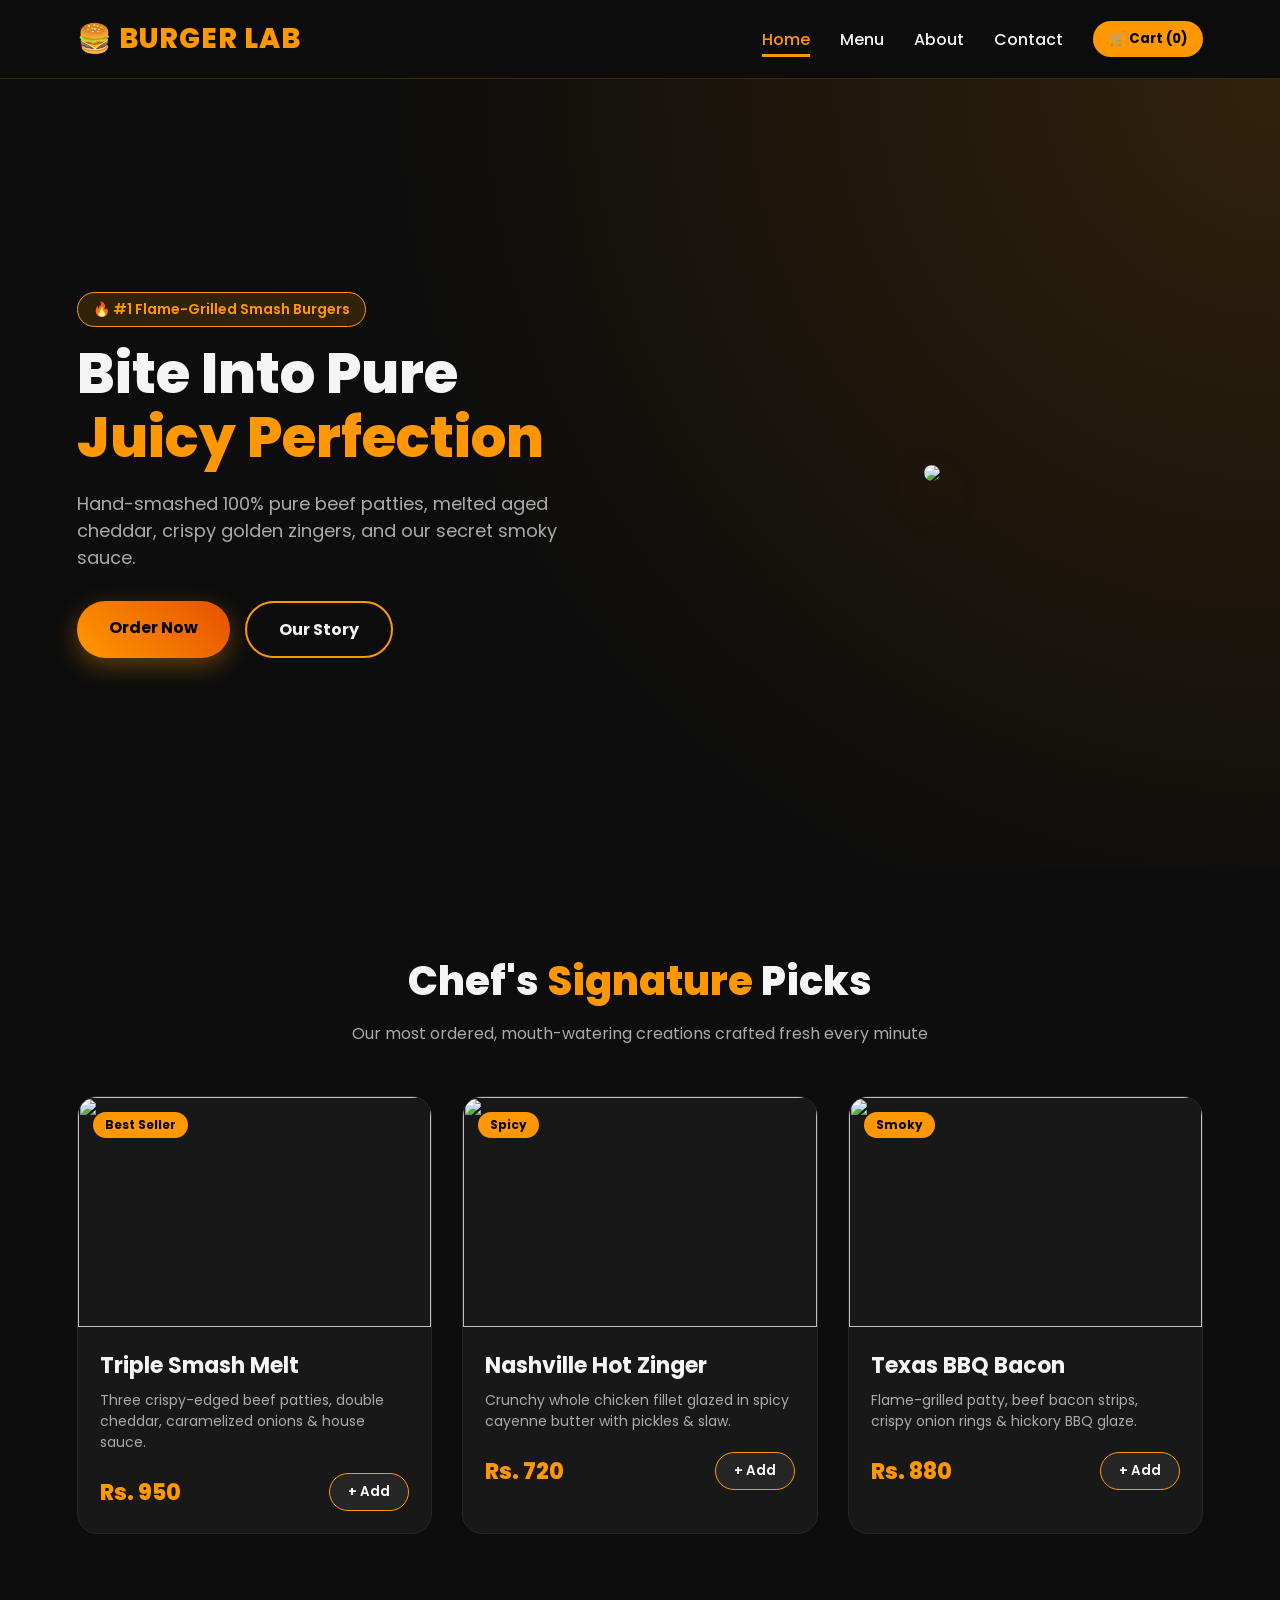
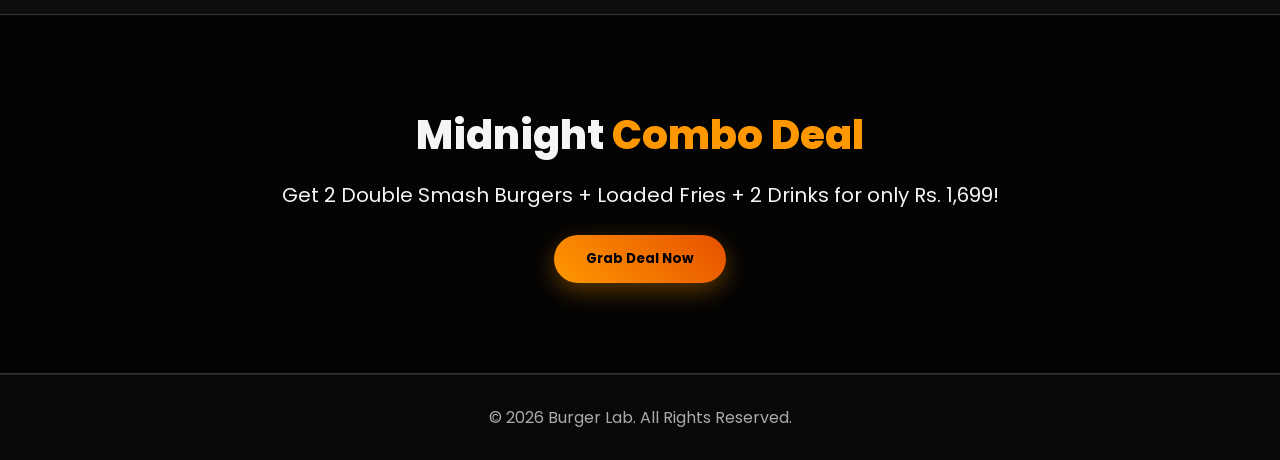
==== index.html @ 0683363f "My Website" ====
<!DOCTYPE html>
<html>
<head>
    <meta charset="UTF-8">
    <meta name="viewport" content="width=device-width, initial-scale=1.0">
    <title>Home</title>
    <link rel="stylesheet" href="style.css">
</head>
<body>

    <header>
        <a href="index.html" class="logo">🍔 BURGER LAB</a>
        <nav>
            <ul>
                <li><a href="index.html" class="active">Home</a></li>
                <li><a href="menu.html">Menu</a></li>
                <li><a href="about.html">About</a></li>
                <li><a href="contact.html">Contact</a></li>
                <li><button class="cart-btn" onclick="toggleCart()">🛒 Cart (<span id="cart-count">0</span>)</button></li>
            </ul>
        </nav>
    </header>

    <div class="hero">
        <div class="hero-text">
            <div class="badge">🔥 #1 Flame-Grilled Smash Burgers</div>
            <div class="hero-title">Bite Into Pure <span>Juicy Perfection</span></div>
            <p>Hand-smashed 100% pure beef patties, melted aged cheddar, crispy golden zingers, and our secret smoky sauce.</p>
            <div class="btn-group">
                <a href="menu.html" class="btn">Order Now</a>
                <a href="about.html" class="btn btn-outline">Our Story</a>
            </div>
        </div>
        <div class="hero-img">
            <img src="https://images.unsplash.com/photo-1568901346375-23c9450c58cd?w=800">
        </div>
    </div>

    <div class="container reveal">
        <div class="section-heading">Chef's <span>Signature</span> Picks</div>
        <p class="section-sub">Our most ordered, mouth-watering creations crafted fresh every minute</p>

        <div class="grid">
            <div class="card">
                <div class="card-img-box">
                    <span class="tag">Best Seller</span>
                    <img src="https://images.unsplash.com/photo-1568901346375-23c9450c58cd?w=600">
                </div>
                <div class="card-body">
                    <div class="card-title">Triple Smash Melt</div>
                    <p class="card-desc">Three crispy-edged beef patties, double cheddar, caramelized onions & house sauce.</p>
                    <div class="card-footer">
                        <span class="price">Rs. 950</span>
                        <button class="add-btn" onclick="addToCart('Triple Smash Melt', 950)">+ Add</button>
                    </div>
                </div>
            </div>

            <div class="card">
                <div class="card-img-box">
                    <span class="tag">Spicy</span>
                    <img src="https://images.unsplash.com/photo-1615297928064-24977384d0da?w=600">
                </div>
                <div class="card-body">
                    <div class="card-title">Nashville Hot Zinger</div>
                    <p class="card-desc">Crunchy whole chicken fillet glazed in spicy cayenne butter with pickles & slaw.</p>
                    <div class="card-footer">
                        <span class="price">Rs. 720</span>
                        <button class="add-btn" onclick="addToCart('Nashville Hot Zinger', 720)">+ Add</button>
                    </div>
                </div>
            </div>

            <div class="card">
                <div class="card-img-box">
                    <span class="tag">Smoky</span>
                    <img src="https://images.unsplash.com/photo-1594212699903-ec8a3eca50f5?w=600">
                </div>
                <div class="card-body">
                    <div class="card-title">Texas BBQ Bacon</div>
                    <p class="card-desc">Flame-grilled patty, beef bacon strips, crispy onion rings & hickory BBQ glaze.</p>
                    <div class="card-footer">
                        <span class="price">Rs. 880</span>
                        <button class="add-btn" onclick="addToCart('Texas BBQ Bacon', 880)">+ Add</button>
                    </div>
                </div>
            </div>
        </div>
    </div>

    <div class="promo-banner reveal">
        <div class="section-heading">Midnight <span>Combo Deal</span></div>
        <p style="font-size: 20px; margin: 15px 0 25px;">Get 2 Double Smash Burgers + Loaded Fries + 2 Drinks for only Rs. 1,699!</p>
        <button class="btn" onclick="addToCart('Midnight Combo Deal', 1699)">Grab Deal Now</button>
    </div>

    <div class="cart-modal" id="cart-modal">
        <div>
            <div class="cart-header">
                <h3>Your Order</h3>
                <button class="close-cart" onclick="toggleCart()">&times;</button>
            </div>
            <div class="cart-items" id="cart-items"></div>
        </div>
        <div>
            <div style="display:flex; justify-content:space-between; font-size:20px; font-weight:bold; margin-bottom:15px;">
                <span>Total:</span>
                <span id="cart-total" style="color:#ff9800;">Rs. 0</span>
            </div>
            <button class="btn" style="width:100%;" onclick="checkoutOrder()">Confirm Order</button>
        </div>
    </div>

    <footer>
        <p>&copy; 2026 Burger Lab. All Rights Reserved.</p>
    </footer>

    <script src="script.js"></script>
</body>
</html>
---- style.css ----
@import url('https://fonts.googleapis.com/css2?family=Poppins:wght@300;400;600;700;800&display=swap');

* {
    margin: 0;
    padding: 0;
    box-sizing: border-box;
    font-family: 'Poppins', sans-serif;
    scroll-behavior: smooth;
}

:root {
    --primary: #ff9800;
    --primary-dark: #e65100;
    --bg-dark: #0d0d0d;
    --card-bg: #181818;
    --text-light: #f5f5f5;
    --text-muted: #aaaaaa;
}

body {
    background-color: var(--bg-dark);
    color: var(--text-light);
    overflow-x: hidden;
}

/* Navbar with Glassmorphism */
header {
    position: sticky;
    top: 0;
    z-index: 1000;
    background: rgba(13, 13, 13, 0.85);
    backdrop-filter: blur(12px);
    padding: 18px 6%;
    display: flex;
    justify-content: space-between;
    align-items: center;
    border-bottom: 1px solid rgba(255, 152, 0, 0.2);
}

.logo {
    font-size: 28px;
    font-weight: 800;
    color: var(--primary);
    text-decoration: none;
    letter-spacing: 1px;
    display: flex;
    align-items: center;
    gap: 8px;
}

nav ul {
    list-style: none;
    display: flex;
    gap: 30px;
    align-items: center;
}

nav a {
    color: var(--text-light);
    text-decoration: none;
    font-weight: 500;
    position: relative;
    transition: 0.3s;
}

nav a::after {
    content: '';
    position: absolute;
    width: 0;
    height: 3px;
    bottom: -6px;
    left: 0;
    background-color: var(--primary);
    transition: width 0.3s ease;
}

nav a:hover::after, nav a.active::after {
    width: 100%;
}

nav a:hover, nav a.active {
    color: var(--primary);
}

.cart-btn {
    background: var(--primary);
    color: #000;
    padding: 8px 16px;
    border-radius: 30px;
    font-weight: 700;
    cursor: pointer;
    border: none;
    transition: transform 0.2s;
}

.cart-btn:hover {
    transform: scale(1.08);
}

/* Hero Section with Floating Animation */
.hero {
    min-height: 88vh;
    display: flex;
    align-items: center;
    justify-content: space-between;
    padding: 40px 6%;
    background: radial-gradient(circle at top right, rgba(255, 152, 0, 0.15), transparent 60%);
    gap: 40px;
    flex-wrap: wrap;
}

.hero-text {
    flex: 1;
    min-width: 300px;
    animation: slideLeft 1s ease forwards;
}

.badge {
    background: rgba(255, 152, 0, 0.15);
    color: var(--primary);
    padding: 6px 15px;
    border-radius: 20px;
    font-size: 14px;
    font-weight: 600;
    display: inline-block;
    margin-bottom: 15px;
    border: 1px solid var(--primary);
}

.hero-title {
    font-size: 56px;
    font-weight: 800;
    line-height: 1.15;
    margin-bottom: 20px;
}

.hero-title span {
    color: var(--primary);
}

.hero-text p {
    color: var(--text-muted);
    font-size: 18px;
    margin-bottom: 30px;
    max-width: 520px;
}

.btn-group {
    display: flex;
    gap: 15px;
    flex-wrap: wrap;
}

.btn {
    background: linear-gradient(45deg, var(--primary), var(--primary-dark));
    color: #000;
    padding: 14px 32px;
    border-radius: 50px;
    text-decoration: none;
    font-weight: 700;
    transition: 0.3s;
    box-shadow: 0 8px 25px rgba(255, 152, 0, 0.35);
    border: none;
    cursor: pointer;
    display: inline-block;
}

.btn:hover {
    transform: translateY(-4px);
    box-shadow: 0 12px 30px rgba(255, 152, 0, 0.6);
}

.btn-outline {
    background: transparent;
    color: var(--text-light);
    border: 2px solid var(--primary);
    box-shadow: none;
}

.btn-outline:hover {
    background: var(--primary);
    color: #000;
}

.hero-img {
    flex: 1;
    min-width: 300px;
    text-align: center;
}

.hero-img img {
    width: 100%;
    max-width: 500px;
    border-radius: 25px;
    box-shadow: 0 20px 50px rgba(255, 152, 0, 0.25);
    animation: floatBurger 4s ease-in-out infinite;
}

/* Keyframe Animations */
@keyframes floatBurger {
    0%, 100% { transform: translateY(0px) rotate(0deg); }
    50% { transform: translateY(-18px) rotate(1.5deg); }
}

@keyframes slideLeft {
    from { opacity: 0; transform: translateX(-50px); }
    to { opacity: 1; transform: translateX(0); }
}

/* Scroll Reveal Class */
.reveal {
    opacity: 0;
    transform: translateY(40px);
    transition: all 0.8s ease;
}

.reveal.active {
    opacity: 1;
    transform: translateY(0);
}

/* Container & Titles */
.container {
    padding: 80px 6%;
}

.section-heading {
    text-align: center;
    font-size: 40px;
    font-weight: 800;
    margin-bottom: 10px;
}

.section-heading span {
    color: var(--primary);
}

.section-sub {
    text-align: center;
    color: var(--text-muted);
    margin-bottom: 50px;
}

/* Filter Buttons */
.filter-tabs {
    display: flex;
    justify-content: center;
    gap: 15px;
    margin-bottom: 40px;
    flex-wrap: wrap;
}

.filter-btn {
    background: var(--card-bg);
    color: var(--text-light);
    border: 1px solid #333;
    padding: 10px 24px;
    border-radius: 30px;
    cursor: pointer;
    font-weight: 600;
    transition: 0.3s;
}

.filter-btn.active, .filter-btn:hover {
    background: var(--primary);
    color: #000;
    border-color: var(--primary);
}

/* Cards Grid */
.grid {
    display: grid;
    grid-template-columns: repeat(auto-fit, minmax(290px, 1fr));
    gap: 30px;
}

.card {
    background: var(--card-bg);
    border-radius: 20px;
    overflow: hidden;
    border: 1px solid #262626;
    transition: all 0.4s ease;
    position: relative;
}

.card:hover {
    transform: translateY(-12px);
    border-color: var(--primary);
    box-shadow: 0 15px 35px rgba(255, 152, 0, 0.2);
}

.card-img-box {
    overflow: hidden;
    height: 230px;
    position: relative;
}

.card-img-box img {
    width: 100%;
    height: 100%;
    object-fit: cover;
    transition: transform 0.5s ease;
}

.card:hover .card-img-box img {
    transform: scale(1.12);
}

.tag {
    position: absolute;
    top: 15px;
    left: 15px;
    background: var(--primary);
    color: #000;
    padding: 4px 12px;
    border-radius: 20px;
    font-size: 12px;
    font-weight: 700;
}

.card-body {
    padding: 22px;
}

.card-title {
    font-size: 22px;
    font-weight: 700;
    margin-bottom: 8px;
}

.card-desc {
    color: var(--text-muted);
    font-size: 14px;
    margin-bottom: 20px;
}

.card-footer {
    display: flex;
    justify-content: space-between;
    align-items: center;
}

.price {
    font-size: 22px;
    font-weight: 800;
    color: var(--primary);
}

.add-btn {
    background: #262626;
    color: #fff;
    border: 1px solid var(--primary);
    padding: 8px 18px;
    border-radius: 25px;
    cursor: pointer;
    font-weight: 600;
    transition: 0.3s;
}

.add-btn:hover {
    background: var(--primary);
    color: #000;
}

/* Promo Banner */
.promo-banner {
    background: linear-gradient(rgba(0,0,0,0.75), rgba(0,0,0,0.75)), url('https://images.unsplash.com/photo-1550547660-d9450f859349?w=1400') center/cover fixed;
    padding: 90px 6%;
    text-align: center;
    border-top: 1px solid #333;
    border-bottom: 1px solid #333;
}

/* Stats Box */
.stats-grid {
    display: grid;
    grid-template-columns: repeat(auto-fit, minmax(200px, 1fr));
    gap: 20px;
    text-align: center;
    margin-top: 40px;
}

.stat-box {
    background: var(--card-bg);
    padding: 30px;
    border-radius: 15px;
    border-bottom: 3px solid var(--primary);
}

.stat-num {
    font-size: 40px;
    font-weight: 800;
    color: var(--primary);
}

/* Cart Sidebar Modal */
.cart-modal {
    position: fixed;
    top: 0;
    right: -400px;
    width: 350px;
    height: 100vh;
    background: #141414;
    border-left: 2px solid var(--primary);
    z-index: 2000;
    padding: 25px;
    transition: right 0.4s ease;
    display: flex;
    flex-direction: column;
    justify-content: space-between;
}

.cart-modal.open {
    right: 0;
}

.cart-header {
    display: flex;
    justify-content: space-between;
    align-items: center;
    border-bottom: 1px solid #333;
    padding-bottom: 15px;
}

.close-cart {
    background: none;
    border: none;
    color: #fff;
    font-size: 24px;
    cursor: pointer;
}

.cart-items {
    flex: 1;
    overflow-y: auto;
    margin: 20px 0;
}

.cart-item {
    display: flex;
    justify-content: space-between;
    align-items: center;
    background: #1f1f1f;
    padding: 10px;
    border-radius: 8px;
    margin-bottom: 10px;
}

/* Contact Form */
.contact-wrapper {
    display: grid;
    grid-template-columns: repeat(auto-fit, minmax(300px, 1fr));
    gap: 40px;
}

form {
    display: flex;
    flex-direction: column;
    gap: 15px;
}

input, textarea, select {
    padding: 14px;
    border-radius: 10px;
    border: 1px solid #333;
    background: var(--card-bg);
    color: #fff;
    font-size: 15px;
}

input:focus, textarea:focus {
    outline: none;
    border-color: var(--primary);
}

footer {
    background: #080808;
    text-align: center;
    padding: 30px;
    border-top: 1px solid #222;
    color: var(--text-muted);
}
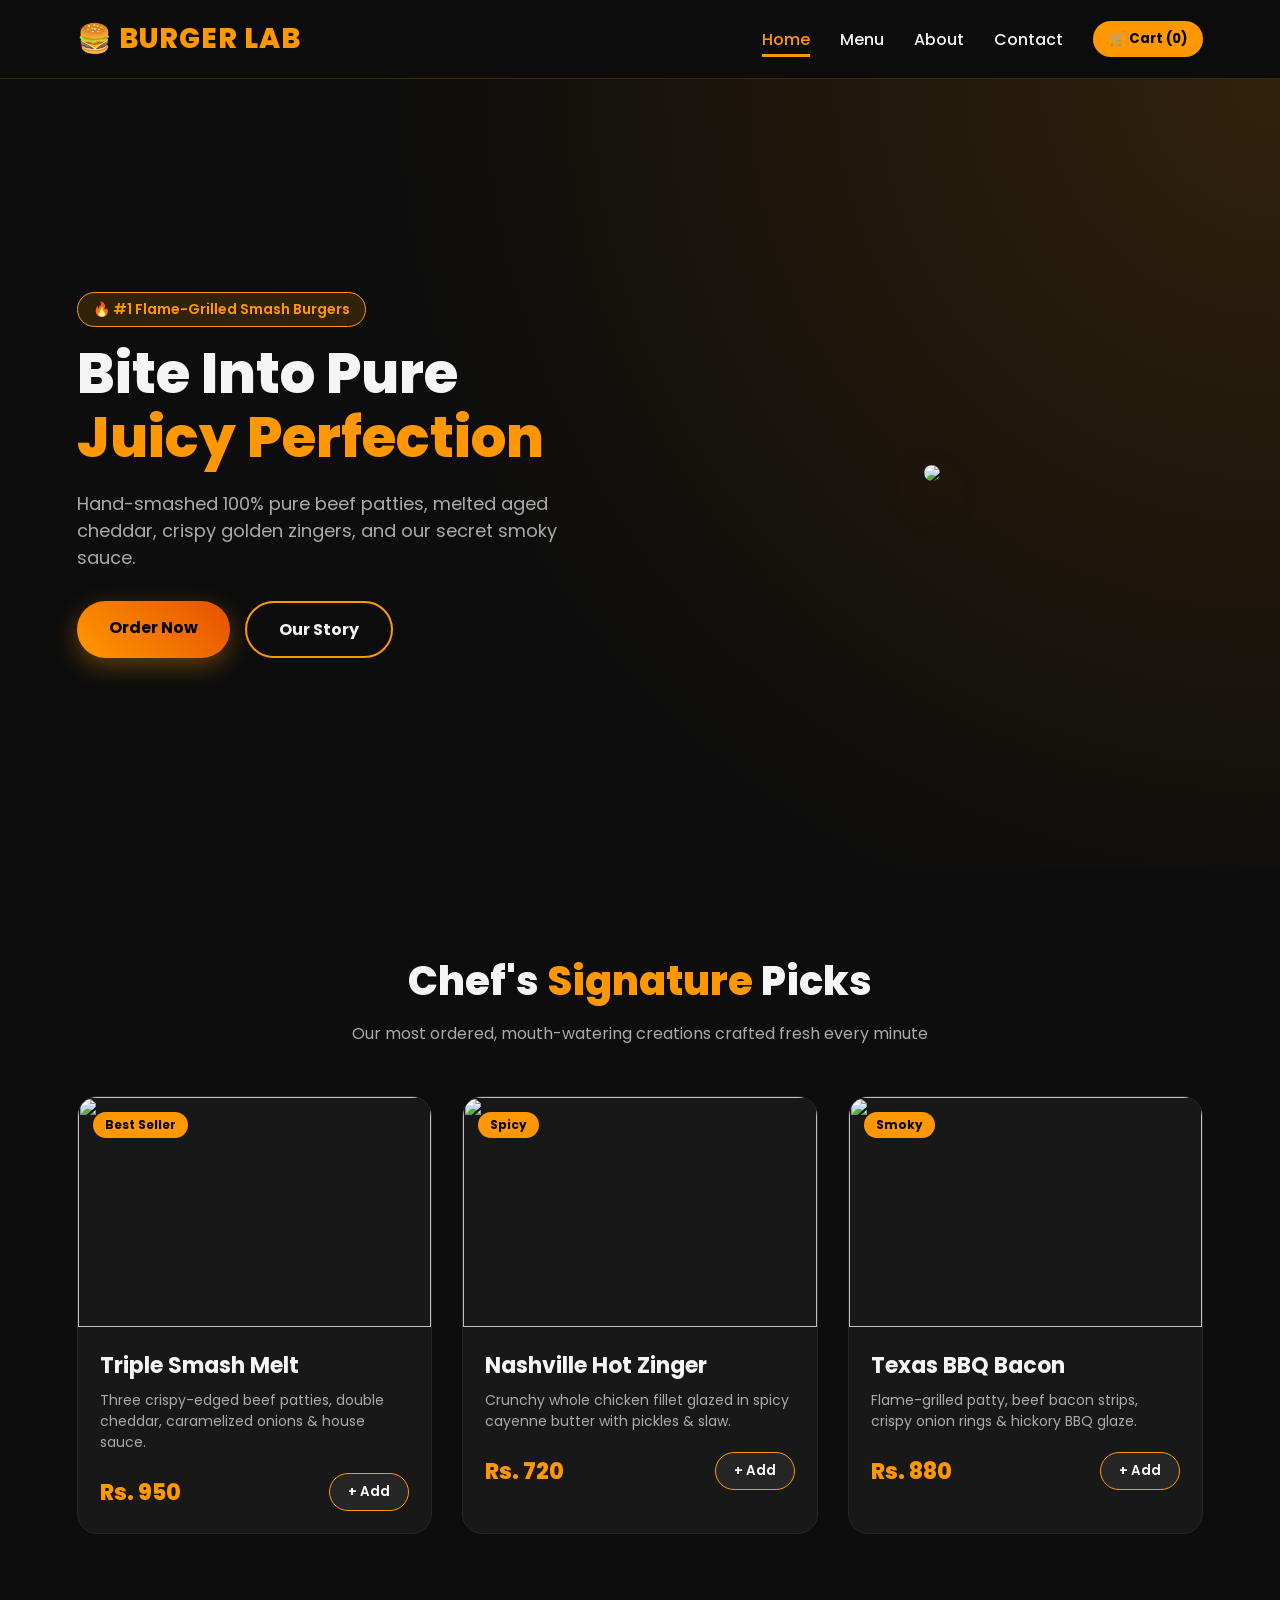
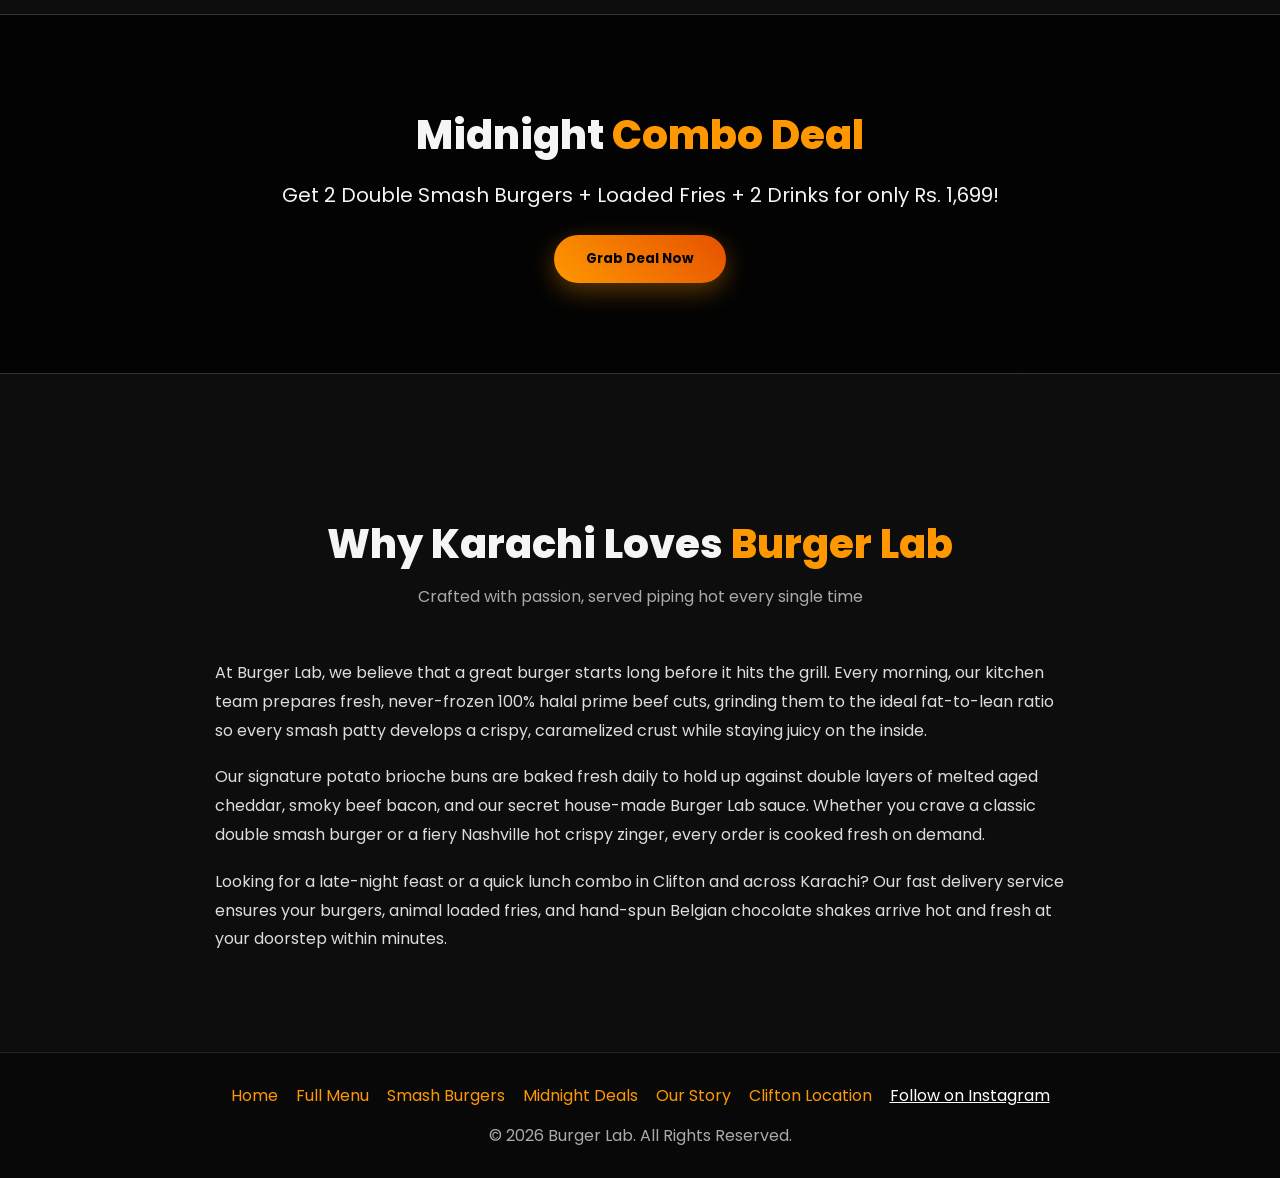
==== commit d7e4457c: "completed all seo fixes: h1 tags, content, icons, and footer links" ====
--- a/index.html
+++ b/index.html
@@ -1,10 +1,13 @@
 <!DOCTYPE html>
-<html>
+<html lang="en">
 <head>
     <meta charset="UTF-8">
     <meta name="viewport" content="width=device-width, initial-scale=1.0">
-    <title>Home</title>
-    <link rel="stylesheet" href="style.css">
+   <title>Best Smash Burgers & Crispy Zinger in Town | Burger Lab</title>
+   <meta name="description" content="Craving the juiciest smash burgers in Karachi? Order 100% fresh halal beef burgers, crispy Nashville zingers, and loaded fries with fast delivery at Burger Lab.">
+   <link rel="icon" type="image/png" href="https://images.unsplash.com/photo-1568901346375-23c9450c58cd?w=100">
+    <link rel="apple-touch-icon" href="https://images.unsplash.com/photo-1568901346375-23c9450c58cd?w=180">
+   <link rel="stylesheet" href="style.css">
 </head>
 <body>
 
@@ -93,6 +96,22 @@
         <p style="font-size: 20px; margin: 15px 0 25px;">Get 2 Double Smash Burgers + Loaded Fries + 2 Drinks for only Rs. 1,699!</p>
         <button class="btn" onclick="addToCart('Midnight Combo Deal', 1699)">Grab Deal Now</button>
     </div>
+    <section class="container reveal" style="margin-top: 60px;">
+            <h1 class="section-heading">Why Karachi Loves <span>Burger Lab</span></h1>
+            <p class="section-sub">Crafted with passion, served piping hot every single time</p>
+
+            <div style="max-width: 850px; margin: 0 auto; line-height: 1.8; color: #ddd; font-size: 16px;">
+                <p style="margin-bottom: 18px;">
+                    At Burger Lab, we believe that a great burger starts long before it hits the grill. Every morning, our kitchen team prepares fresh, never-frozen 100% halal prime beef cuts, grinding them to the ideal fat-to-lean ratio so every smash patty develops a crispy, caramelized crust while staying juicy on the inside.
+                </p>
+                <p style="margin-bottom: 18px;">
+                    Our signature potato brioche buns are baked fresh daily to hold up against double layers of melted aged cheddar, smoky beef bacon, and our secret house-made Burger Lab sauce. Whether you crave a classic double smash burger or a fiery Nashville hot crispy zinger, every order is cooked fresh on demand.
+                </p>
+                <p style="margin-bottom: 18px;">
+                    Looking for a late-night feast or a quick lunch combo in Clifton and across Karachi? Our fast delivery service ensures your burgers, animal loaded fries, and hand-spun Belgian chocolate shakes arrive hot and fresh at your doorstep within minutes.
+                </p>
+            </div>
+        </section>
 
     <div class="cart-modal" id="cart-modal">
         <div>
@@ -111,10 +130,18 @@
         </div>
     </div>
 
-    <footer>
+  <footer style="padding: 30px 20px; text-align: center;">
+        <div style="margin-bottom: 15px; display: flex; justify-content: center; gap: 18px; flex-wrap: wrap;">
+            <a href="index.html" style="color: #ff9800; text-decoration: none;">Home</a>
+            <a href="menu.html" style="color: #ff9800; text-decoration: none;">Full Menu</a>
+            <a href="menu.html#burgers" style="color: #ff9800; text-decoration: none;">Smash Burgers</a>
+            <a href="menu.html#deals" style="color: #ff9800; text-decoration: none;">Midnight Deals</a>
+            <a href="about.html" style="color: #ff9800; text-decoration: none;">Our Story</a>
+            <a href="contact.html" style="color: #ff9800; text-decoration: none;">Clifton Location</a>
+            <a href="https://www.instagram.com" target="_blank" rel="noopener noreferrer" style="color: #fff; text-decoration: underline;">Follow on Instagram</a>
+        </div>
         <p>&copy; 2026 Burger Lab. All Rights Reserved.</p>
     </footer>
-
     <script src="script.js"></script>
 </body>
 </html>
